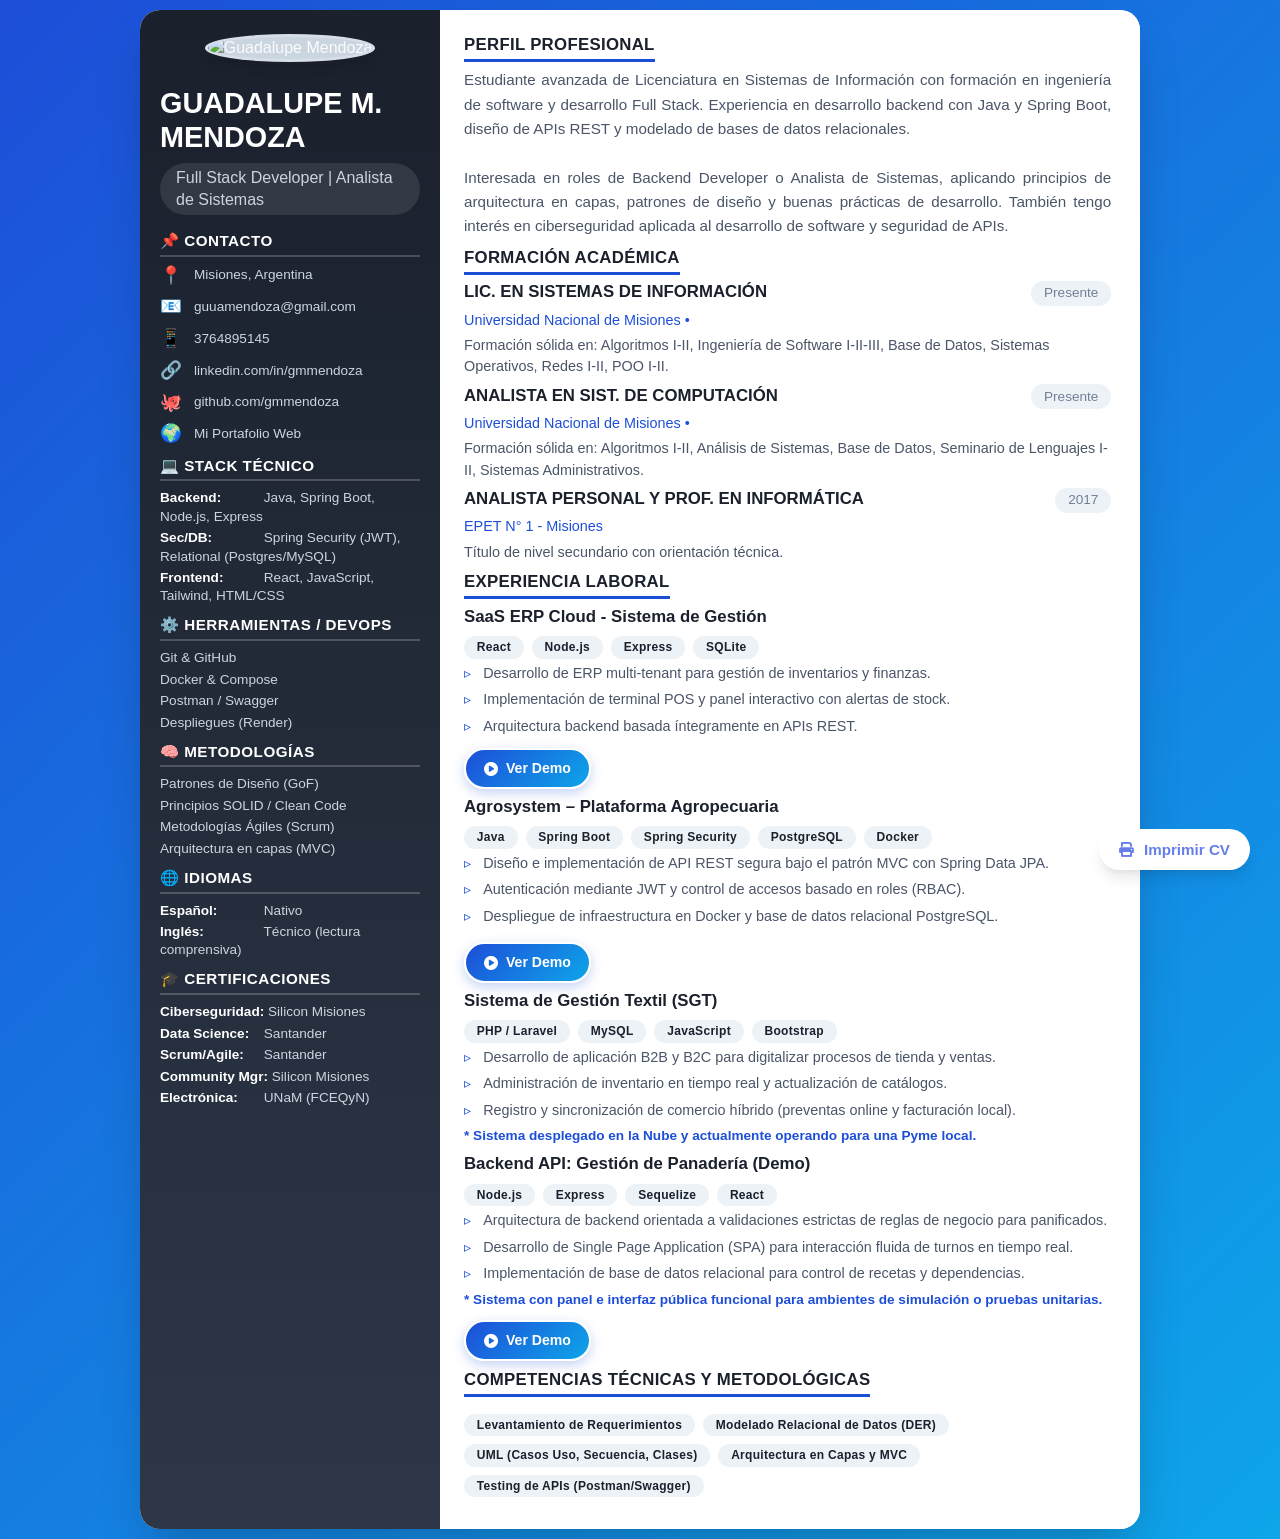
==== cv/index.html @ 508906e5 "Fix: Final clean URL restructuring and internal link sanitization" ====
<!DOCTYPE html>
<html lang="es">

<head>
    <meta charset="UTF-8">
    <meta name="viewport" content="width=device-width, initial-scale=1.0">
    <title>CV - Guadalupe Mendoza</title>
    <!-- Font Awesome -->
    <link rel="stylesheet" href="https://cdnjs.cloudflare.com/ajax/libs/font-awesome/6.0.0/css/all.min.css">
    <style>
        * {
            margin: 0;
            padding: 0;
            box-sizing: border-box;
        }

        body {
            font-family: 'Segoe UI', 'Inter', -apple-system, sans-serif;
            background: linear-gradient(135deg, #1d4ed8 0%, #0ea5e9 100%);
            display: flex;
            justify-content: center;
            align-items: flex-start;
            min-height: 100vh;
            padding: 10px;
            line-height: 1.35;
            color: #2d3748;
        }

        /* Contenedor del CV - Tamaño carta */
        .cv-container {
            max-width: 1000px;
            width: 100%;
            background-color: white;
            border-radius: 20px;
            box-shadow: 0 25px 50px -12px rgba(0, 0, 0, 0.25);
            display: grid;
            grid-template-columns: 30% 70%;
            overflow: hidden;
        }

        /* COLUMNA IZQUIERDA */
        .sidebar {
            background: linear-gradient(180deg, #1a202c 0%, #2d3748 100%);
            color: rgba(255, 255, 255, 0.9);
            padding: 1.5rem 1.25rem;
        }

        .sidebar h2 {
            color: white;
            font-size: 0.95rem;
            font-weight: 600;
            margin: 0.6rem 0 0.4rem 0;
            padding-bottom: 0.2rem;
            border-bottom: 2px solid rgba(255, 255, 255, 0.2);
            text-transform: uppercase;
            letter-spacing: 0.5px;
        }

        .sidebar h2:first-of-type {
            margin-top: 0;
        }

        .profile-img-container {
            text-align: center;
            margin-bottom: 1.5rem;
        }

        .profile-img {
            width: 110px;
            height: 110px;
            border-radius: 50%;
            object-fit: cover;
            border: 3px solid rgba(255, 255, 255, 0.2);
            box-shadow: 0 8px 12px -3px rgba(0, 0, 0, 0.1);
            background-color: #cbd5e0;
        }

        .profile-header {
            text-align: left;
            margin-bottom: 1rem;
        }

        .profile-header h1 {
            color: white;
            font-size: 1.8rem;
            font-weight: 700;
            line-height: 1.2;
            margin-bottom: 0.5rem;
        }

        .profile-header .title {
            color: #cbd5e0;
            font-size: 1rem;
            font-weight: 400;
            background: rgba(255, 255, 255, 0.1);
            display: inline-block;
            padding: 0.3rem 1rem;
            border-radius: 50px;
        }

        .contact-item {
            display: flex;
            align-items: center;
            gap: 0.75rem;
            margin-bottom: 0.5rem;
            font-size: 0.85rem;
            color: #cbd5e0;
            word-break: break-word;
        }

        .contact-item a {
            color: #cbd5e0;
            text-decoration: none;
            transition: color 0.2s;
        }

        .contact-item a:hover {
            color: white;
        }

        .icon {
            font-size: 1.1rem;
            min-width: 20px;
            text-align: center;
        }

        .skills-list {
            list-style: none;
            margin-top: 0.5rem;
        }

        .skills-list li {
            margin-bottom: 0.2rem;
            font-size: 0.85rem;
            color: #cbd5e0;
        }

        .skills-list li strong {
            color: white;
            font-weight: 600;
            display: inline-block;
            min-width: 100px;
        }

        /* COLUMNA DERECHA */
        .main-content {
            background-color: white;
            padding: 1.5rem 1.8rem 1.5rem 1.5rem;
        }

        .main-content h2 {
            color: #1a202c;
            font-size: 1.05rem;
            font-weight: 600;
            letter-spacing: 0.3px;
            margin: 0.5rem 0 0.4rem 0;
            padding-bottom: 0.15rem;
            border-bottom: 3px solid #1d4ed8;
            display: inline-block;
        }

        .main-content h2:first-of-type {
            margin-top: 0;
        }

        .section {
            margin-bottom: 0.5rem;
        }

        .profile-text {
            color: #4a5568;
            font-size: 0.95rem;
            line-height: 1.6;
            margin-bottom: 0.5rem;
            text-align: justify;
        }

        .item-card {
            margin-bottom: 0.4rem;
        }

        .item-header {
            display: flex;
            justify-content: space-between;
            align-items: baseline;
            flex-wrap: wrap;
            gap: 0.5rem;
            margin-bottom: 0.3rem;
        }

        .item-title {
            font-weight: 700;
            color: #1a202c;
            font-size: 1.05rem;
        }

        .item-subtitle {
            font-weight: 600;
            color: #4a5568;
            font-size: 0.95rem;
        }

        .item-date {
            color: #718096;
            font-size: 0.85rem;
            font-weight: 400;
            background: #edf2f7;
            padding: 0.2rem 0.8rem;
            border-radius: 50px;
        }

        .item-place {
            color: #1d4ed8;
            font-weight: 500;
            font-size: 0.9rem;
            margin-bottom: 0.3rem;
        }

        .item-description {
            color: #4a5568;
            font-size: 0.9rem;
            line-height: 1.5;
            margin-top: 0.25rem;
            padding-left: 0rem;
        }

        .item-description ul {
            list-style: none;
            margin-top: 0.25rem;
        }

        .item-description li {
            margin-bottom: 0.3rem;
            position: relative;
            padding-left: 1.2rem;
        }

        .item-description li::before {
            content: "▹";
            color: #1d4ed8;
            position: absolute;
            left: 0;
        }

        .tech-tags {
            display: flex;
            flex-wrap: wrap;
            gap: 0.5rem;
            margin: 0.5rem 0 0.2rem 0;
        }

        .tech-tag {
            background: #edf2f7;
            color: #1a202c;
            font-size: 0.75rem;
            font-weight: 600;
            padding: 0.2rem 0.8rem;
            border-radius: 50px;
            letter-spacing: 0.3px;
        }

        .project-link {
            color: #1d4ed8;
            text-decoration: none;
            font-size: 0.85rem;
            font-weight: 500;
            word-break: break-all;
        }

        .project-link:hover {
            text-decoration: underline;
        }

        .nav-actions {
            position: fixed;
            bottom: 30px;
            right: 30px;
            display: flex;
            flex-direction: column;
            gap: 15px;
            z-index: 100;
        }

        .action-btn {
            background-color: white;
            color: #667eea;
            border: none;
            padding: 12px 20px;
            border-radius: 50px;
            cursor: pointer;
            font-weight: 600;
            font-size: 0.95rem;
            display: flex;
            align-items: center;
            gap: 10px;
            box-shadow: 0 10px 15px -3px rgba(0, 0, 0, 0.1), 0 4px 6px -2px rgba(0, 0, 0, 0.05);
            text-decoration: none;
            transition: transform 0.2s, box-shadow 0.2s, background-color 0.2s;
        }

        .action-btn:hover {
            transform: translateY(-3px);
            box-shadow: 0 20px 25px -5px rgba(0, 0, 0, 0.1), 0 10px 10px -5px rgba(0, 0, 0, 0.04);
            background-color: #f7fafc;
        }

        .btn-demo {
            background: linear-gradient(135deg, #1d4ed8 0%, #0ea5e9 100%);
            color: white;
            border: 2px solid white;
            padding: 8px 18px;
            font-size: 0.88rem;
            border-radius: 50px;
            display: inline-flex;
            align-items: center;
            gap: 8px;
            margin-top: 10px;
            width: fit-content;
            text-decoration: none;
            font-weight: 600;
            cursor: pointer;
            transition: transform 0.2s, box-shadow 0.2s, background 0.2s;
            box-shadow: 0 4px 12px rgba(29, 78, 216, .25);
        }

        /* Responsive */
        @media print {
            @page {
                size: A4;
                margin: 0;
            }

            body {
                background: white !important;
                padding: 0 !important;
                margin: 0 !important;
                -webkit-print-color-adjust: exact !important;
                print-color-adjust: exact !important;
                align-items: flex-start;
            }

            .cv-container {
                box-shadow: none !important;
                border-radius: 0 !important;
                width: 100% !important;
                max-width: 100% !important;
                min-height: 100vh;
                margin: 0 !important;
                break-inside: avoid;
                page-break-inside: avoid;
                /* Adjust grid for perfect A4 fit */
                grid-template-columns: 32% 68%;
            }

            .sidebar {
                padding: 1.5rem 1rem !important;
                min-height: 100vh;
            }

            .main-content {
                padding: 1.5rem 1.5rem 1.5rem 1.2rem !important;
            }

            .nav-actions {
                display: none !important;
            }

            /* Adjust font sizes to prevent spilling to a second page */
            html {
                font-size: 9.5px;
            }

            .profile-header h1 {
                font-size: 1.5rem;
            }

            .sidebar h2 {
                margin: 1.2rem 0 0.8rem 0;
            }

            .main-content h2 {
                margin: 1.2rem 0 0.8rem 0;
            }

            .item-card {
                margin-bottom: 0.5rem;
                break-inside: avoid;
                page-break-inside: avoid;
            }

            .section {
                margin-bottom: 0.9rem;
            }

            .profile-text {
                margin-bottom: 0.1rem;
            }

            .btn-demo {
                display: none !important;
            }

            /* Hide URL links entirely for a cleaner print OR format them nicely */
            .project-link i,
            .contact-item a i {
                color: #cbd5e0 !important;
                /* Sidebar icons */
            }

            a {
                text-decoration: none !important;
            }
        }

        @media (max-width: 700px) {
            .cv-container {
                grid-template-columns: 1fr;
            }
        }
    </style>
</head>

<body>
    <div class="nav-actions">
        <button class="action-btn" onclick="window.print()">
            <i class="fas fa-print"></i> Imprimir CV
        </button>
    </div>

    <div class="cv-container">
        <!-- COLUMNA IZQUIERDA -->
        <div class="sidebar">
            <div class="profile-img-container">
                <img src="profile.jpg" alt="Guadalupe Mendoza" class="profile-img">
            </div>

            <div class="profile-header">
                <h1>GUADALUPE M. MENDOZA</h1>
                <div class="title">Full Stack Developer | Analista de Sistemas</div>
            </div>

            <h2>📌 CONTACTO</h2>
            <div class="contact-item">
                <span class="icon">📍</span> <span>Misiones, Argentina</span>
            </div>
            <div class="contact-item">
                <span class="icon">📧</span> <a href="mailto:guuamendoza@gmail.com">guuamendoza@gmail.com</a>
            </div>
            <div class="contact-item">
                <span class="icon">📱</span> <span>3764895145</span>
            </div>
            <div class="contact-item">
                <span class="icon">🔗</span> <a href="https://www.linkedin.com/in/gmmendoza/"
                    target="_blank">linkedin.com/in/gmmendoza</a>
            </div>
            <div class="contact-item">
                <span class="icon">🐙</span> <a href="https://github.com/gmmendoza"
                    target="_blank">github.com/gmmendoza</a>
            </div>
            <div class="contact-item">
                <span class="icon">🌍</span> <a href="../" target="_blank">Mi
                    Portafolio Web</a>
            </div>

            <h2>💻 STACK TÉCNICO</h2>
            <ul class="skills-list">
                <li><strong>Backend:</strong> Java, Spring Boot, Node.js, Express</li>
                <li><strong>Sec/DB:</strong> Spring Security (JWT), Relational (Postgres/MySQL)</li>
                <li><strong>Frontend:</strong> React, JavaScript, Tailwind, HTML/CSS</li>
            </ul>

            <h2>⚙️ HERRAMIENTAS / DEVOPS</h2>
            <ul class="skills-list">
                <li>Git & GitHub</li>
                <li>Docker & Compose</li>
                <li>Postman / Swagger</li>
                <li>Despliegues (Render)</li>
            </ul>

            <h2>🧠 METODOLOGÍAS</h2>
            <ul class="skills-list">
                <li>Patrones de Diseño (GoF)</li>
                <li>Principios SOLID / Clean Code</li>
                <li>Metodologías Ágiles (Scrum)</li>
                <li>Arquitectura en capas (MVC)</li>
            </ul>

            <h2>🌐 IDIOMAS</h2>
            <ul class="skills-list">
                <li><strong>Español:</strong> Nativo</li>
                <li><strong>Inglés:</strong> Técnico (lectura comprensiva)</li>
            </ul>

            <h2>🎓 CERTIFICACIONES</h2>
            <ul class="skills-list">
                <li><strong>Ciberseguridad:</strong> Silicon Misiones</li>
                <li><strong>Data Science:</strong> Santander</li>
                <li><strong>Scrum/Agile:</strong> Santander</li>
                <li><strong>Community Mgr:</strong> Silicon Misiones</li>
                <li><strong>Electrónica:</strong> UNaM (FCEQyN)</li>
            </ul>
        </div>

        <!-- COLUMNA DERECHA -->
        <div class="main-content">
            <!-- PERFIL -->
            <section class="section">
                <h2>PERFIL PROFESIONAL</h2>
                <p class="profile-text">
                    Estudiante avanzada de Licenciatura en Sistemas de Información con formación en ingeniería de
                    software y desarrollo Full Stack. Experiencia en desarrollo backend con Java y Spring Boot, diseño
                    de APIs REST y modelado de bases de datos relacionales.
                    <br><br>
                    Interesada en roles de Backend Developer o Analista de Sistemas, aplicando principios de
                    arquitectura en capas, patrones de diseño y buenas prácticas de desarrollo. También tengo interés en
                    ciberseguridad aplicada al desarrollo de software y seguridad de APIs.
                </p>
            </section>

            <!-- FORMACIÓN ACADÉMICA -->
            <section class="section">
                <h2>FORMACIÓN ACADÉMICA</h2>

                <div class="item-card">
                    <div class="item-header">
                        <span class="item-title">LIC. EN SISTEMAS DE INFORMACIÓN</span>
                        <span class="item-date"> Presente</span>
                    </div>
                    <div class="item-place">Universidad Nacional de Misiones • </div>
                    <div class="item-description">
                        Formación sólida en: Algoritmos I-II, Ingeniería de Software I-II-III, Base de Datos, Sistemas
                        Operativos, Redes I-II, POO I-II.
                    </div>
                </div>

                <div class="item-card">
                    <div class="item-header">
                        <span class="item-title">ANALISTA EN SIST. DE COMPUTACIÓN</span>
                        <span class="item-date"> Presente</span>
                    </div>
                    <div class="item-place">Universidad Nacional de Misiones • </div>
                    <div class="item-description">
                        Formación sólida en: Algoritmos I-II, Análisis de Sistemas, Base de Datos, Seminario de
                        Lenguajes
                        I-II, Sistemas Administrativos.
                    </div>
                </div>
                <div class="item-card">
                    <div class="item-header">
                        <span class="item-title">ANALISTA PERSONAL Y PROF. EN INFORMÁTICA</span>
                        <span class="item-date">2017</span>
                    </div>
                    <div class="item-place">EPET N° 1 - Misiones</div>
                    <div class="item-description">
                        Título de nivel secundario con orientación técnica.
                    </div>
                </div>
            </section>

            <!-- EXPERIENCIA LABORAL / PROYECTOS -->
            <section class="section">
                <h2>EXPERIENCIA LABORAL</h2>

                <!-- Proyecto SaaS ERP -->
                <div class="item-card">
                    <div class="item-header">
                        <span class="item-title">SaaS ERP Cloud - Sistema de Gestión</span>
                    </div>
                    <div class="tech-tags">
                        <span class="tech-tag">React</span>
                        <span class="tech-tag">Node.js</span>
                        <span class="tech-tag">Express</span>
                        <span class="tech-tag">SQLite</span>
                    </div>
                    <div class="item-description">
                        <ul>
                            <li>Desarrollo de ERP multi-tenant para gestión de inventarios y finanzas.</li>
                            <li>Implementación de terminal POS y panel interactivo con alertas de stock.</li>
                            <li>Arquitectura backend basada íntegramente en APIs REST.</li>
                        </ul>
                        <a href="../Saas.app/" class="btn-demo" target="_blank" style="margin-top: 6px;">
                            <i class="fas fa-play-circle"></i> Ver Demo
                        </a>
                    </div>
                </div>

                <!-- Proyecto 1: Agrosystem -->
                <div class="item-card">
                    <div class="item-header">
                        <span class="item-title">Agrosystem – Plataforma Agropecuaria</span>
                    </div>
                    <div class="tech-tags">
                        <span class="tech-tag">Java</span>
                        <span class="tech-tag">Spring Boot</span>
                        <span class="tech-tag">Spring Security</span>
                        <span class="tech-tag">PostgreSQL</span>
                        <span class="tech-tag">Docker</span>
                    </div>
                    <div class="item-description">
                        <ul>
                            <li>Diseño e implementación de API REST segura bajo el patrón MVC con Spring Data JPA.</li>
                            <li>Autenticación mediante JWT y control de accesos basado en roles (RBAC).</li>
                            <li>Despliegue de infraestructura en Docker y base de datos relacional PostgreSQL.</li>
                        </ul>
                        <a href="https://agrosystem-1.onrender.com/" class="btn-demo" target="_blank">
                            <i class="fas fa-play-circle"></i> Ver Demo
                        </a>
                    </div>
                </div>

                <!-- Proyecto 2: SGT -->
                <div class="item-card">
                    <div class="item-header">
                        <span class="item-title">Sistema de Gestión Textil (SGT)</span>
                    </div>
                    <div class="tech-tags">
                        <span class="tech-tag">PHP / Laravel</span>
                        <span class="tech-tag">MySQL</span>
                        <span class="tech-tag">JavaScript</span>
                        <span class="tech-tag">Bootstrap</span>
                    </div>
                    <div class="item-description">
                        <ul>
                            <li>Desarrollo de aplicación B2B y B2C para digitalizar procesos de tienda y ventas.</li>
                            <li>Administración de inventario en tiempo real y actualización de catálogos.</li>
                            <li>Registro y sincronización de comercio híbrido (preventas online y facturación local).
                            </li>
                        </ul>
                        <p style="font-weight: 600; color: #1d4ed8; margin-top: 5px; font-size: 0.85rem;">* Sistema
                            desplegado en la Nube y actualmente operando para una Pyme local.</p>
                    </div>
                </div>

                <!-- Proyecto 3: Panadería -->
                <div class="item-card" id="demo-panaderia">
                    <div class="item-header">
                        <span class="item-title">Backend API: Gestión de Panadería (Demo)</span>
                    </div>
                    <div class="tech-tags">
                        <span class="tech-tag">Node.js</span>
                        <span class="tech-tag">Express</span>
                        <span class="tech-tag">Sequelize</span>
                        <span class="tech-tag">React</span>
                    </div>
                    <div class="item-description">
                        <ul>
                            <li>Arquitectura de backend orientada a validaciones estrictas de reglas de negocio para
                                panificados.</li>
                            <li>Desarrollo de Single Page Application (SPA) para interacción fluida de turnos en tiempo
                                real.</li>
                            <li>Implementación de base de datos relacional para control de recetas y dependencias.</li>
                        </ul>
                        <p style="font-weight: 600; color: #1d4ed8; margin-top: 5px; font-size: 0.85rem;">* Sistema con
                            panel e interfaz pública funcional para ambientes de simulación o pruebas unitarias.</p>
                        <a href="../demo-panaderia/" class="btn-demo" target="_blank">
                            <i class="fas fa-play-circle"></i> Ver Demo
                        </a>
                    </div>
                </div>
            </section>

            <!-- COMPETENCIAS DE INGENIERÍA -->
            <section class="section">
                <h2>COMPETENCIAS TÉCNICAS Y METODOLÓGICAS</h2>
                <div class="tech-tags" style="margin-top: 10px;">
                    <span class="tech-tag">Levantamiento de Requerimientos</span>
                    <span class="tech-tag">Modelado Relacional de Datos (DER)</span>
                    <span class="tech-tag">UML (Casos Uso, Secuencia, Clases)</span>
                    <span class="tech-tag">Arquitectura en Capas y MVC</span>
                    <span class="tech-tag">Testing de APIs (Postman/Swagger)</span>
                </div>
            </section>
        </div>
    </div>
</body>

</html>
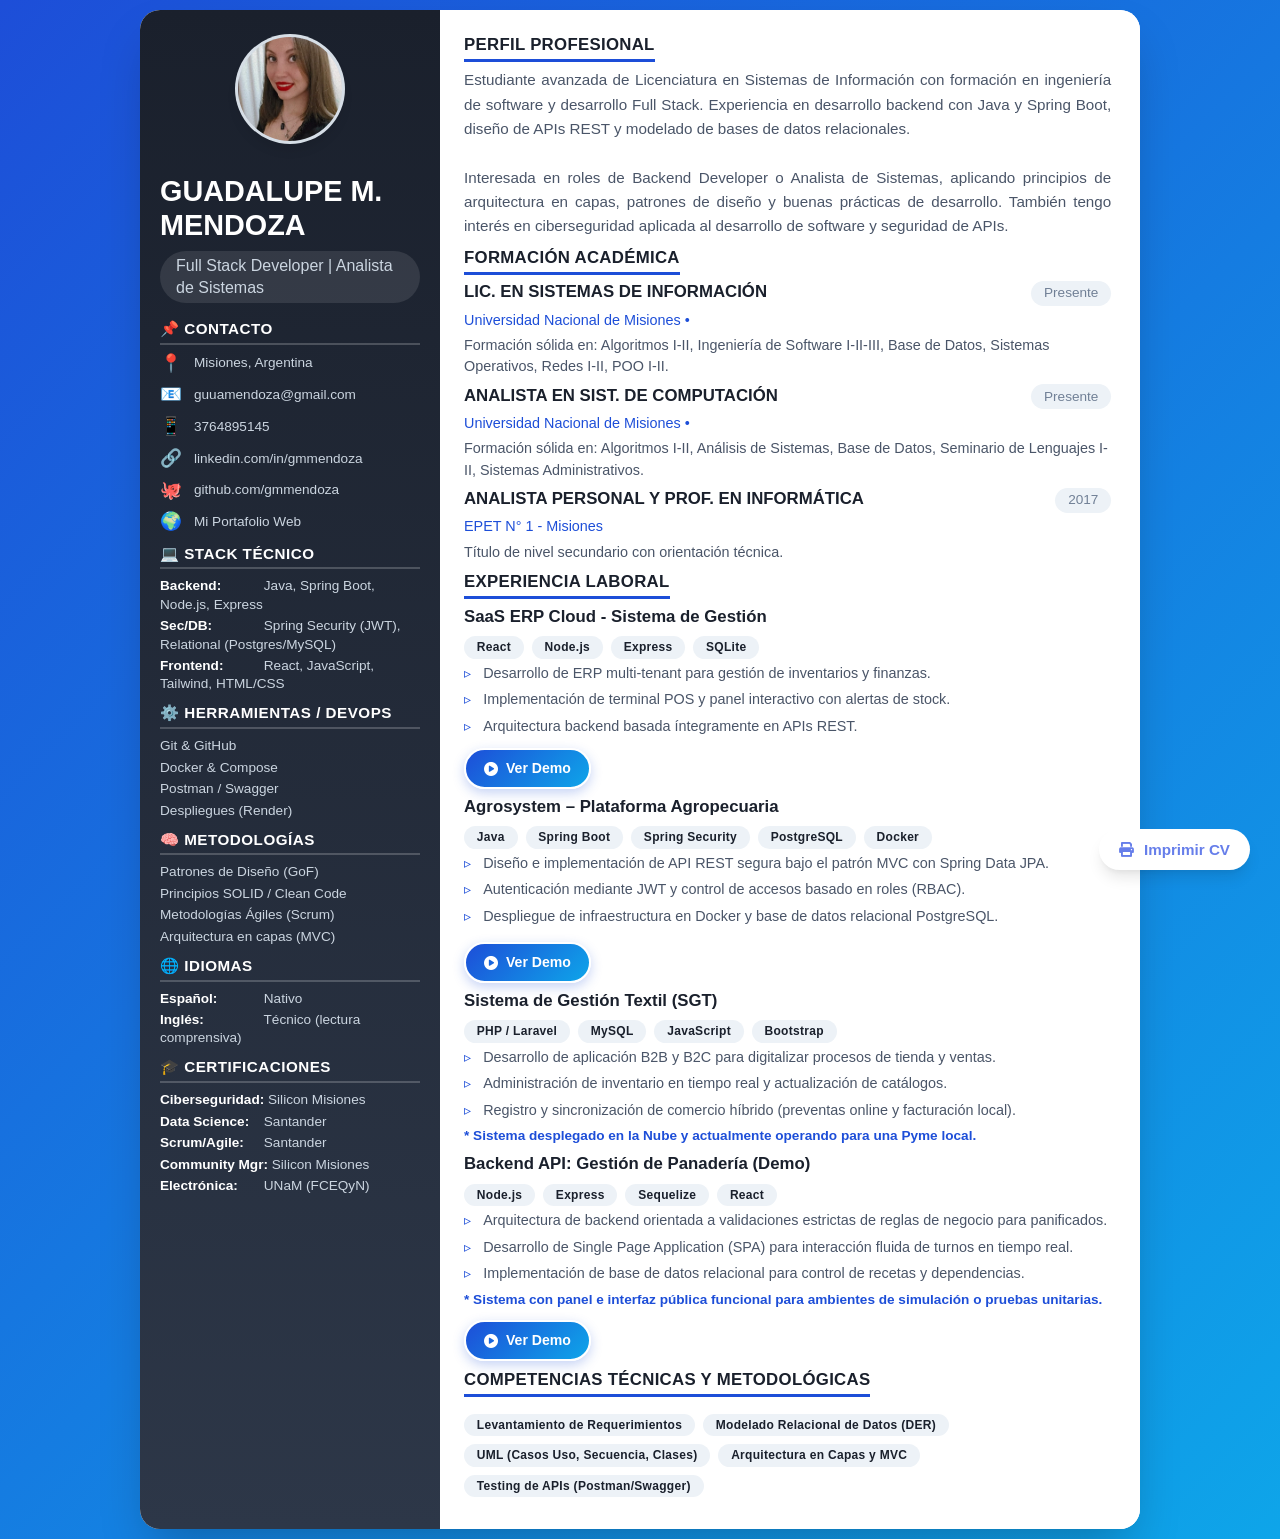
==== commit df98935b: "Fix: CV profile image path and final SaaS link sanitization" ====
--- a/cv/index.html
+++ b/cv/index.html
@@ -431,7 +431,7 @@
         <!-- COLUMNA IZQUIERDA -->
         <div class="sidebar">
             <div class="profile-img-container">
-                <img src="profile.jpg" alt="Guadalupe Mendoza" class="profile-img">
+                <img src="../profile.jpg" alt="Guadalupe Mendoza" class="profile-img">
             </div>
 
             <div class="profile-header">
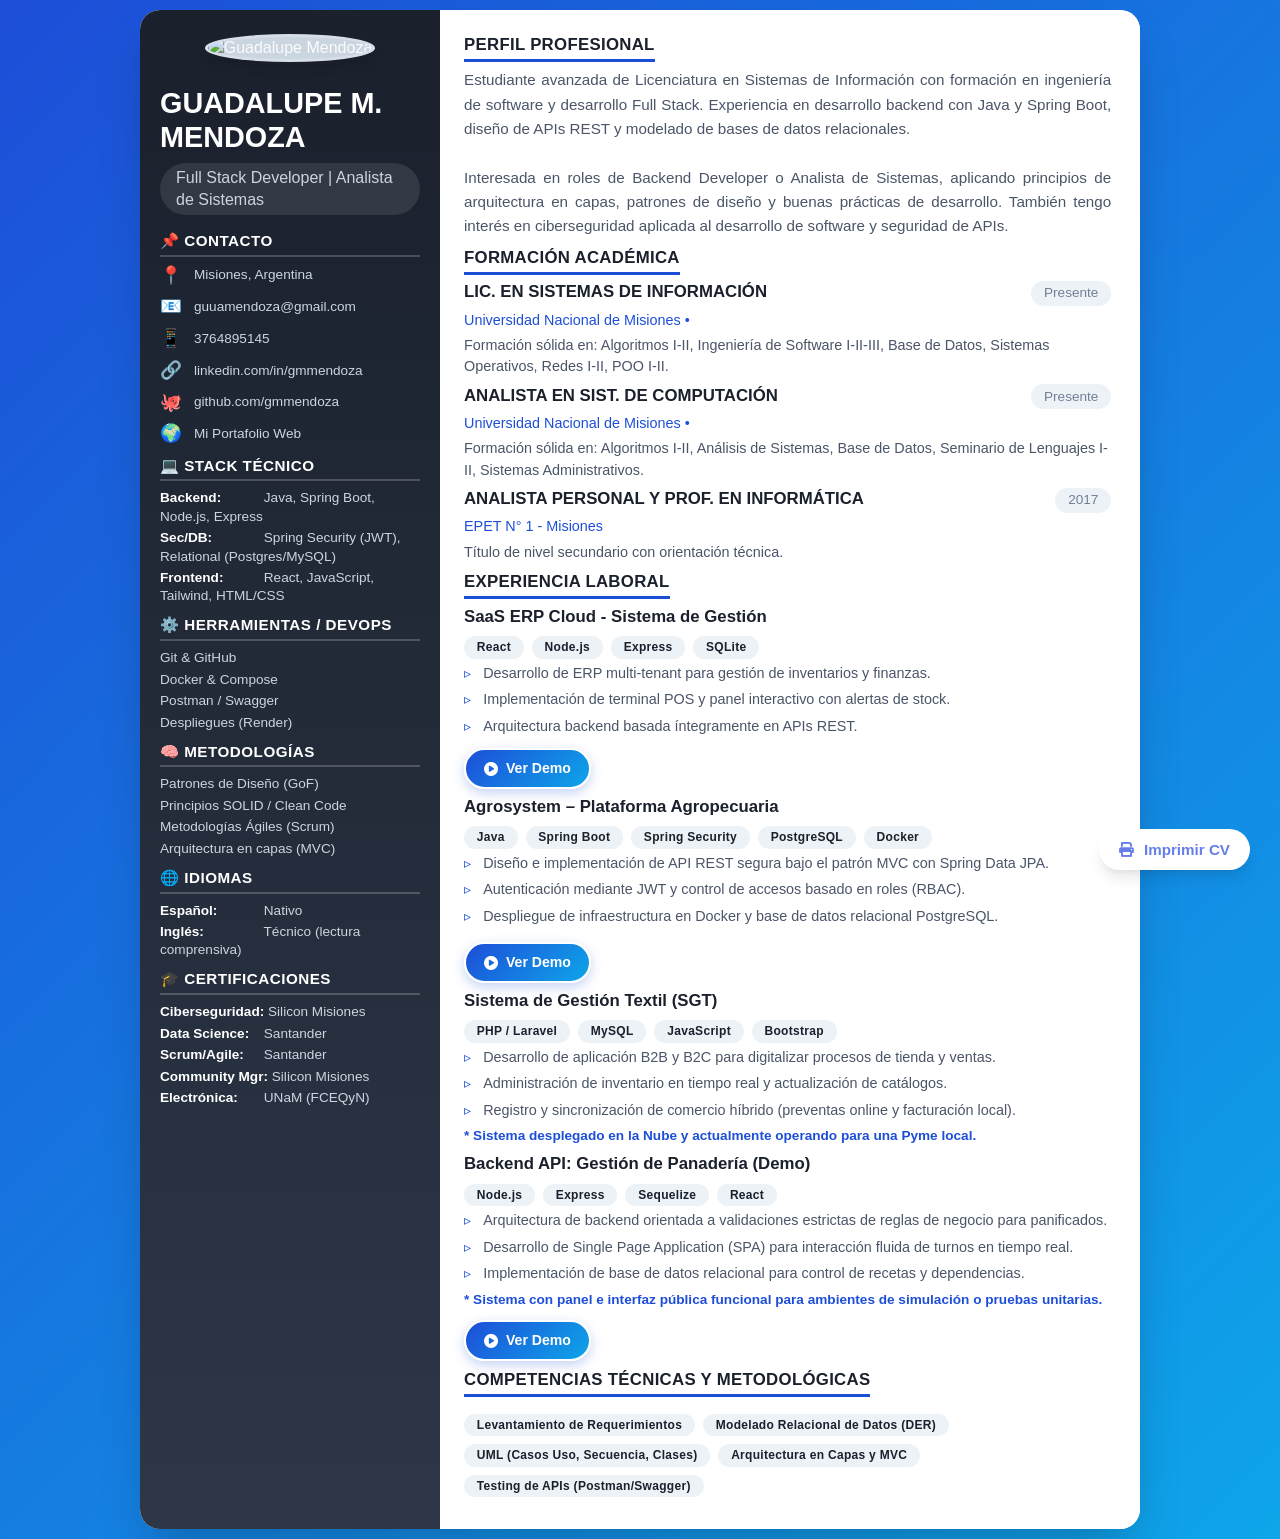
==== commit 6be44785: "Fix: Resilient asset paths and SaaS demo link cleanup" ====
--- a/cv/index.html
+++ b/cv/index.html
@@ -431,7 +431,7 @@
         <!-- COLUMNA IZQUIERDA -->
         <div class="sidebar">
             <div class="profile-img-container">
-                <img src="../profile.jpg" alt="Guadalupe Mendoza" class="profile-img">
+                <img src="/mi-portfolio/profile.jpg" alt="Guadalupe Mendoza" class="profile-img">
             </div>
 
             <div class="profile-header">
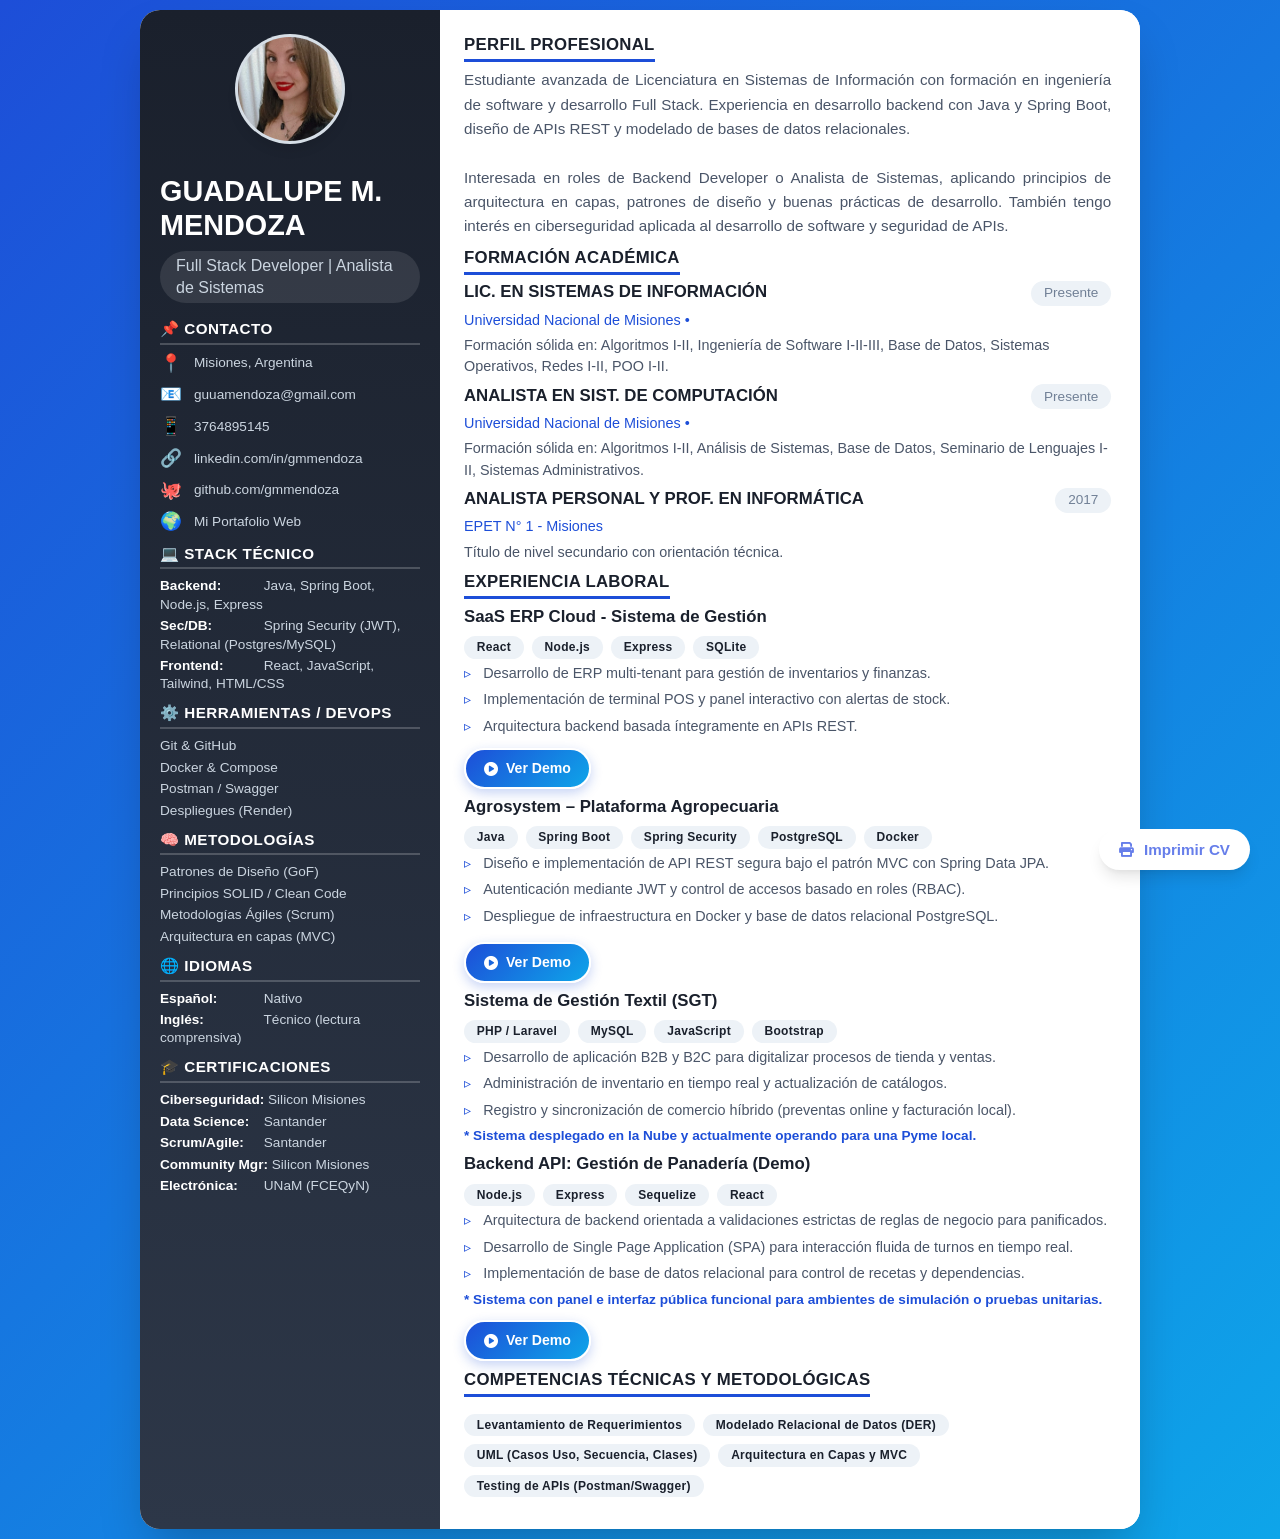
==== commit 983a0d3c: "Fix: Absolute asset paths and legacy SaaS redirect for zero-fail navigation" ====
--- a/cv/index.html
+++ b/cv/index.html
@@ -431,7 +431,7 @@
         <!-- COLUMNA IZQUIERDA -->
         <div class="sidebar">
             <div class="profile-img-container">
-                <img src="/mi-portfolio/profile.jpg" alt="Guadalupe Mendoza" class="profile-img">
+                <img src="https://gmmendoza.github.io/mi-portfolio/profile.jpg" alt="Guadalupe Mendoza" class="profile-img">
             </div>
 
             <div class="profile-header">
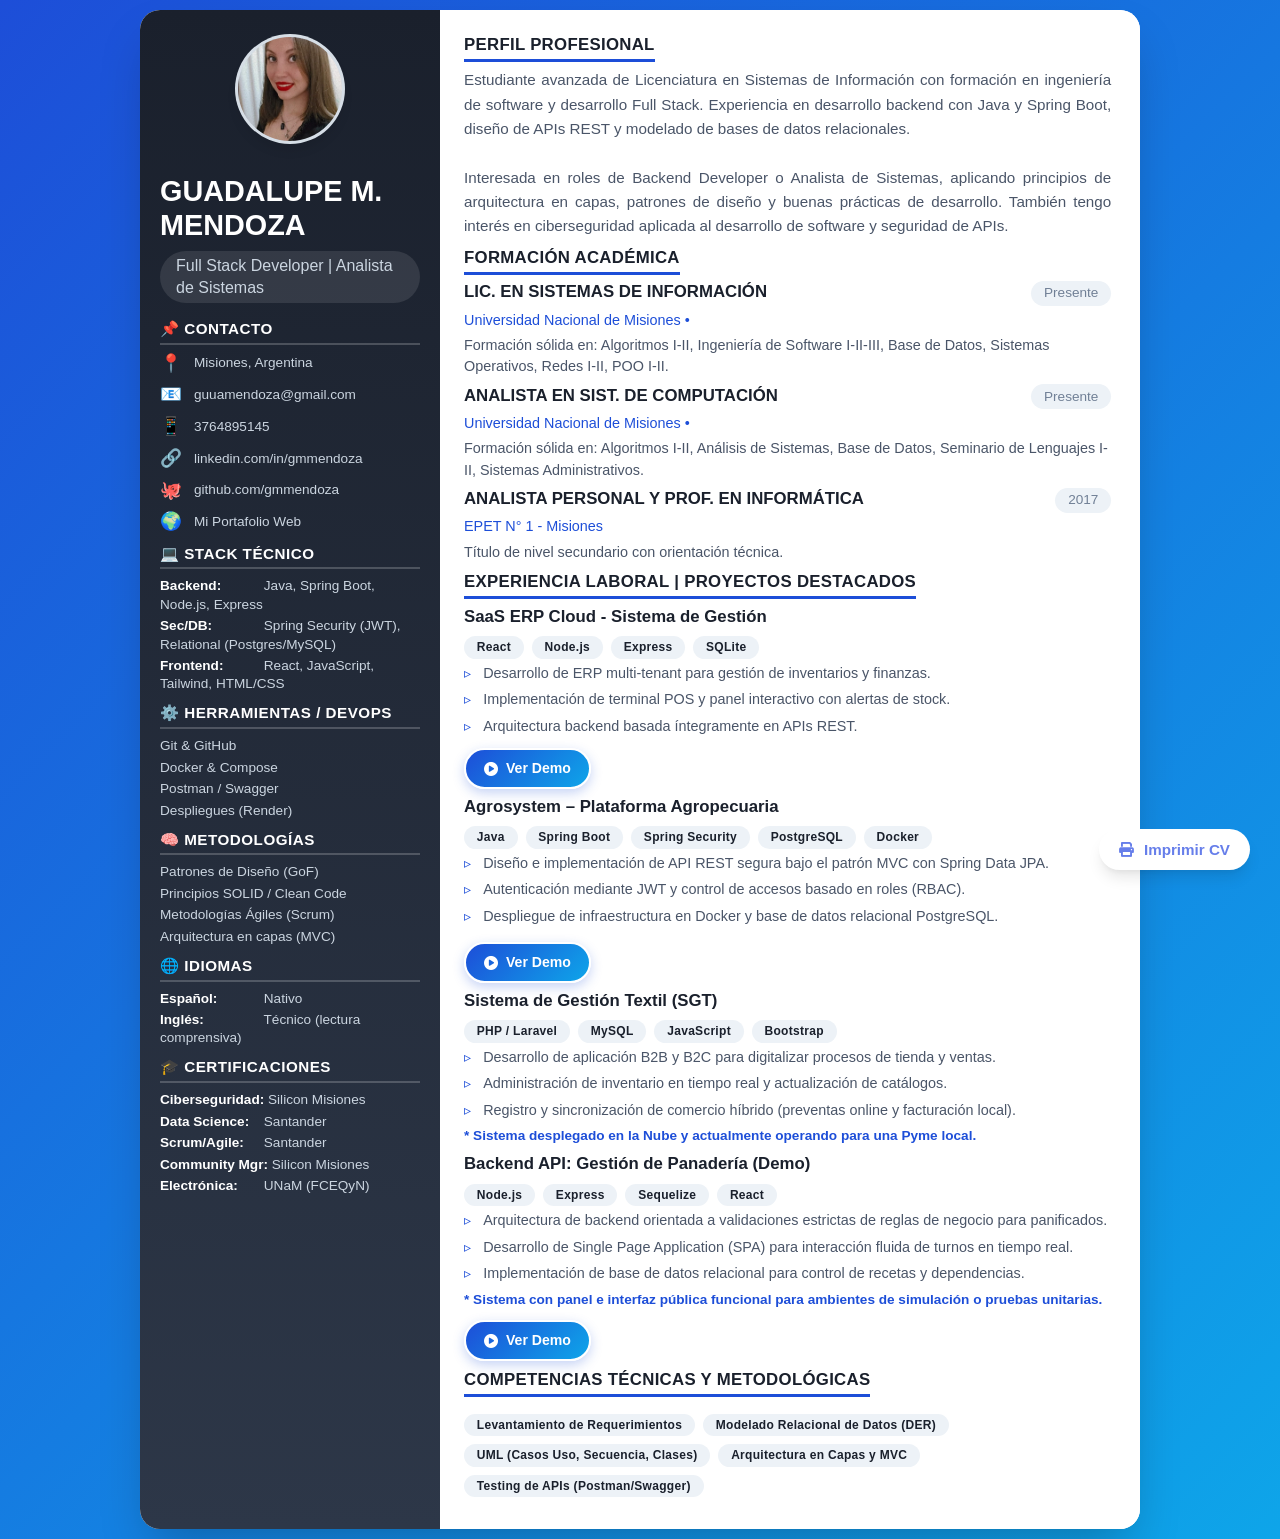
==== commit 5e964382: "Enhance: SaaS inventory features, layout fix, and CV header update" ====
--- a/cv/index.html
+++ b/cv/index.html
@@ -559,7 +559,7 @@
 
             <!-- EXPERIENCIA LABORAL / PROYECTOS -->
             <section class="section">
-                <h2>EXPERIENCIA LABORAL</h2>
+                <h2>EXPERIENCIA LABORAL | PROYECTOS DESTACADOS</h2>
 
                 <!-- Proyecto SaaS ERP -->
                 <div class="item-card">
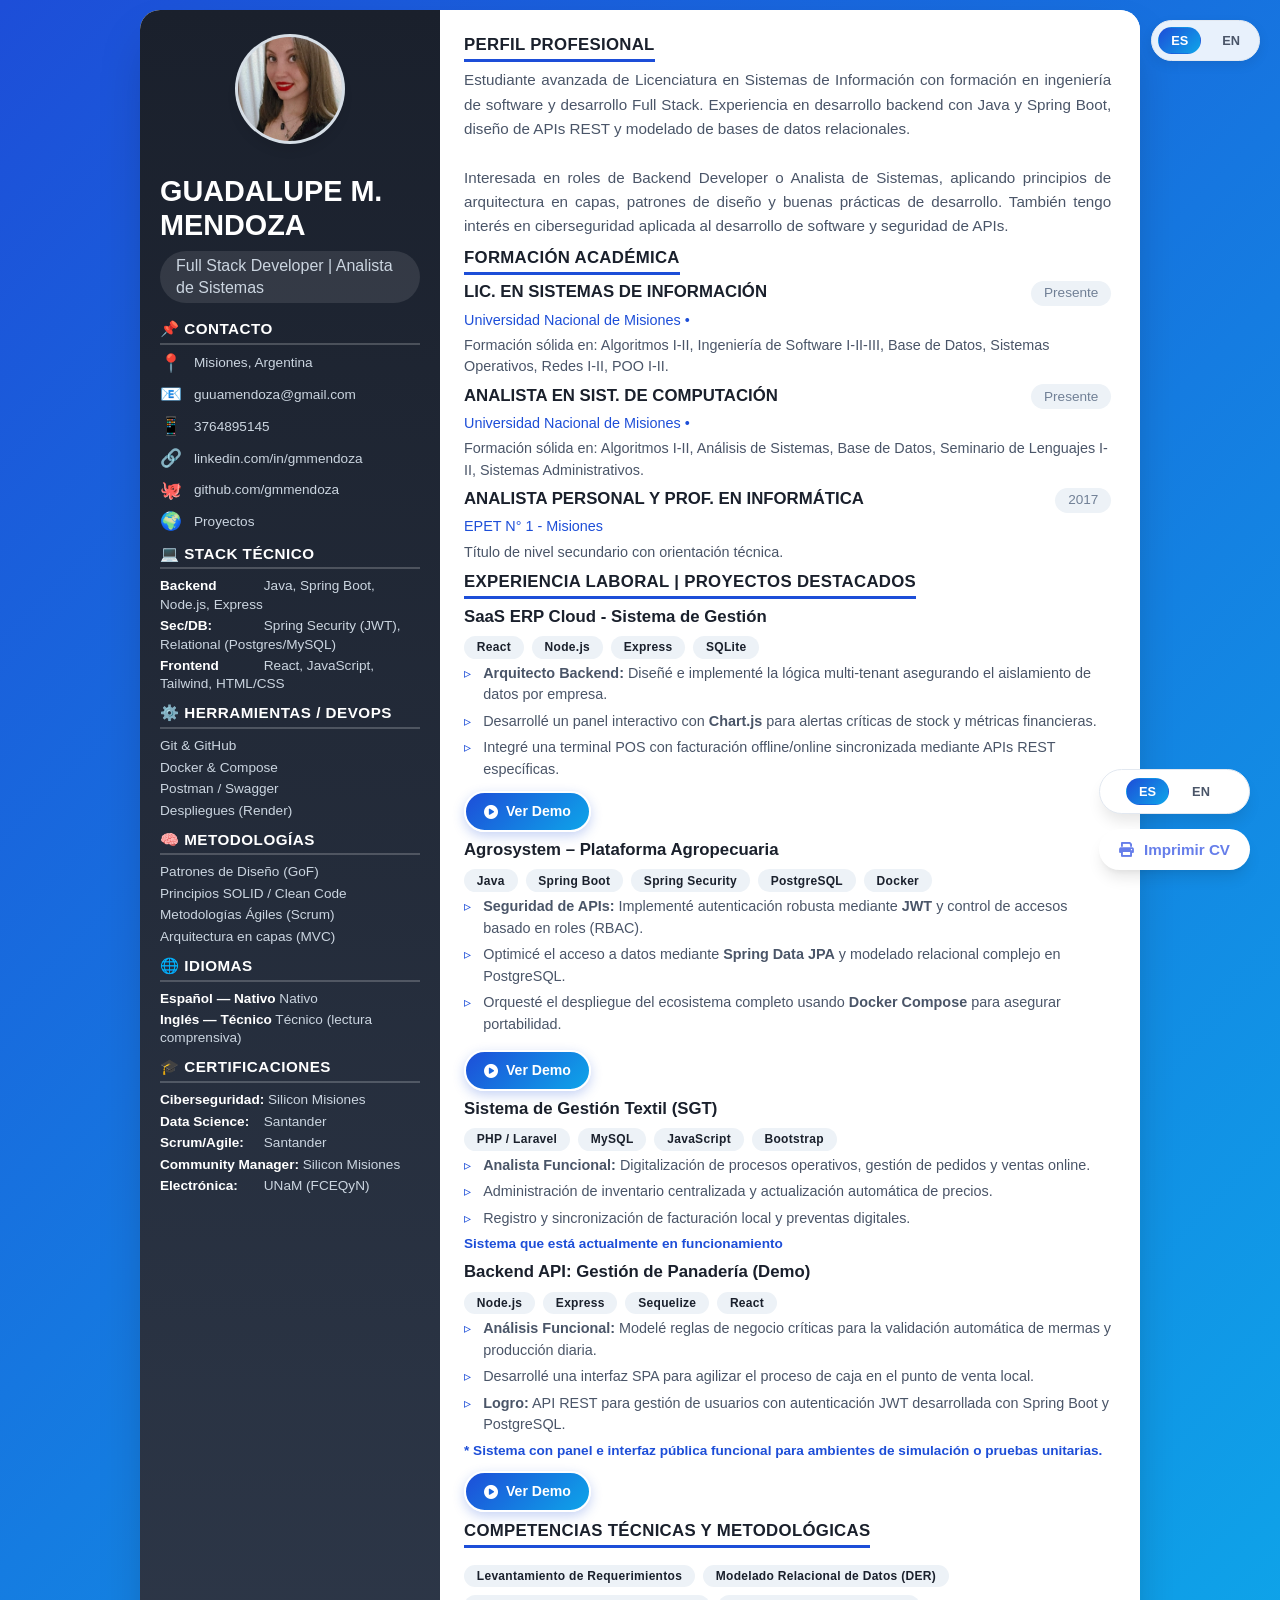
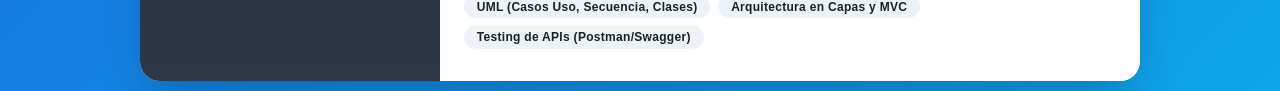
==== commit 174e0f01: "feat: implement multi-language support (ES/EN) and improve switcher visibility" ====
--- a/cv/index.html
+++ b/cv/index.html
@@ -279,6 +279,55 @@
             flex-direction: column;
             gap: 15px;
             z-index: 100;
+        }
+
+        .lang-switcher-top {
+            position: fixed;
+            top: 20px;
+            right: 20px;
+            display: flex;
+            gap: 8px;
+            background: rgba(255, 255, 255, 0.9);
+            backdrop-filter: blur(8px);
+            padding: 6px;
+            border-radius: 30px;
+            box-shadow: 0 4px 12px rgba(0, 0, 0, 0.08);
+            border: 1px solid #e2e8f0;
+            z-index: 1001;
+        }
+
+        @media print {
+            .nav-actions, .lang-switcher-top {
+                display: none;
+            }
+        }
+
+        .lang-switcher-cv {
+            display: flex;
+            gap: 10px;
+            background: white;
+            padding: 8px;
+            border-radius: 50px;
+            box-shadow: 0 10px 15px -3px rgba(0, 0, 0, 0.1);
+            border: 1px solid #e2e8f0;
+            justify-content: center;
+        }
+
+        .lang-btn {
+            font-size: 0.8rem;
+            font-weight: 700;
+            color: #4a5568;
+            cursor: pointer;
+            transition: all 0.2s;
+            padding: 5px 12px;
+            border-radius: 50px;
+            border: 1px solid transparent;
+            background: none;
+        }
+
+        .lang-btn.active {
+            color: white;
+            background: linear-gradient(135deg, #1d4ed8 0%, #0ea5e9 100%);
         }
 
         .action-btn {
@@ -422,26 +471,34 @@
 
 <body>
     <div class="nav-actions">
+        <div class="lang-switcher-cv">
+            <button class="lang-btn active" onclick="setLanguage('es')">ES</button>
+            <button class="lang-btn" onclick="setLanguage('en')">EN</button>
+        </div>
         <button class="action-btn" onclick="window.print()">
-            <i class="fas fa-print"></i> Imprimir CV
+            <i class="fas fa-print"></i> <span data-i18n="cv-btn-print">Imprimir CV</span>
         </button>
     </div>
 
+    <div class="lang-switcher-top">
+        <button class="lang-btn active" onclick="setLanguage('es')">ES</button>
+        <button class="lang-btn" onclick="setLanguage('en')">EN</button>
+    </div>
     <div class="cv-container">
         <!-- COLUMNA IZQUIERDA -->
         <div class="sidebar">
             <div class="profile-img-container">
-                <img src="https://gmmendoza.github.io/mi-portfolio/profile.jpg" alt="Guadalupe Mendoza" class="profile-img">
+                <img src="../profile.jpg" alt="Guadalupe Mendoza" class="profile-img">
             </div>
 
             <div class="profile-header">
-                <h1>GUADALUPE M. MENDOZA</h1>
-                <div class="title">Full Stack Developer | Analista de Sistemas</div>
+                <h1 data-i18n="cv-title">GUADALUPE M. MENDOZA</h1>
+                <div class="title" data-i18n="hero-role">Full Stack Developer | Analista de Sistemas</div>
             </div>
 
-            <h2>📌 CONTACTO</h2>
+            <h2 data-i18n="cv-contact-h2">📌 CONTACTO</h2>
             <div class="contact-item">
-                <span class="icon">📍</span> <span>Misiones, Argentina</span>
+                <span class="icon">📍</span> <span data-i18n="hero-meta-loc">Misiones, Argentina</span>
             </div>
             <div class="contact-item">
                 <span class="icon">📧</span> <a href="mailto:guuamendoza@gmail.com">guuamendoza@gmail.com</a>
@@ -458,18 +515,18 @@
                     target="_blank">github.com/gmmendoza</a>
             </div>
             <div class="contact-item">
-                <span class="icon">🌍</span> <a href="../" target="_blank">Mi
+                <span class="icon">🌍</span> <a href="../" target="_blank" data-i18n="nav-proyectos">Mi
                     Portafolio Web</a>
             </div>
 
-            <h2>💻 STACK TÉCNICO</h2>
+            <h2 data-i18n="cv-stack-h2">💻 STACK TÉCNICO</h2>
             <ul class="skills-list">
-                <li><strong>Backend:</strong> Java, Spring Boot, Node.js, Express</li>
+                <li><strong data-i18n="stack-back">Backend:</strong> Java, Spring Boot, Node.js, Express</li>
                 <li><strong>Sec/DB:</strong> Spring Security (JWT), Relational (Postgres/MySQL)</li>
-                <li><strong>Frontend:</strong> React, JavaScript, Tailwind, HTML/CSS</li>
+                <li><strong data-i18n="stack-front">Frontend:</strong> React, JavaScript, Tailwind, HTML/CSS</li>
             </ul>
 
-            <h2>⚙️ HERRAMIENTAS / DEVOPS</h2>
+            <h2 data-i18n="cv-tools-h2">⚙️ HERRAMIENTAS / DEVOPS</h2>
             <ul class="skills-list">
                 <li>Git & GitHub</li>
                 <li>Docker & Compose</li>
@@ -477,27 +534,27 @@
                 <li>Despliegues (Render)</li>
             </ul>
 
-            <h2>🧠 METODOLOGÍAS</h2>
+            <h2 data-i18n="cv-method-h2">🧠 METODOLOGÍAS</h2>
             <ul class="skills-list">
-                <li>Patrones de Diseño (GoF)</li>
-                <li>Principios SOLID / Clean Code</li>
+                <li data-i18n="cv-lic-desc-li1">Patrones de Diseño (GoF)</li>
+                <li data-i18n="cv-lic-desc-li2">Principios SOLID / Clean Code</li>
                 <li>Metodologías Ágiles (Scrum)</li>
                 <li>Arquitectura en capas (MVC)</li>
             </ul>
 
-            <h2>🌐 IDIOMAS</h2>
+            <h2 data-i18n="cv-langs-h2">🌐 IDIOMAS</h2>
             <ul class="skills-list">
-                <li><strong>Español:</strong> Nativo</li>
-                <li><strong>Inglés:</strong> Técnico (lectura comprensiva)</li>
+                <li><strong data-i18n="lang-es">Español:</strong> Nativo</li>
+                <li><strong data-i18n="lang-en">Inglés:</strong> Técnico (lectura comprensiva)</li>
             </ul>
 
-            <h2>🎓 CERTIFICACIONES</h2>
+            <h2 data-i18n="cv-certs-h2">🎓 CERTIFICACIONES</h2>
             <ul class="skills-list">
-                <li><strong>Ciberseguridad:</strong> Silicon Misiones</li>
-                <li><strong>Data Science:</strong> Santander</li>
-                <li><strong>Scrum/Agile:</strong> Santander</li>
-                <li><strong>Community Mgr:</strong> Silicon Misiones</li>
-                <li><strong>Electrónica:</strong> UNaM (FCEQyN)</li>
+                <li data-i18n="cv-cert-cyber"><strong>Ciberseguridad:</strong> Silicon Misiones</li>
+                <li data-i18n="cv-cert-ds"><strong>Data Science:</strong> Santander</li>
+                <li data-i18n="cv-cert-scrum"><strong>Scrum/Agile:</strong> Santander</li>
+                <li data-i18n="cv-cert-cm"><strong>Community Mgr:</strong> Silicon Misiones</li>
+                <li data-i18n="cv-cert-electro"><strong>Electrónica:</strong> UNaM (FCEQyN)</li>
             </ul>
         </div>
 
@@ -505,8 +562,8 @@
         <div class="main-content">
             <!-- PERFIL -->
             <section class="section">
-                <h2>PERFIL PROFESIONAL</h2>
-                <p class="profile-text">
+                <h2 data-i18n="cv-profile-h2">PERFIL PROFESIONAL</h2>
+                <p class="profile-text" data-i18n="cv-profile-p">
                     Estudiante avanzada de Licenciatura en Sistemas de Información con formación en ingeniería de
                     software y desarrollo Full Stack. Experiencia en desarrollo backend con Java y Spring Boot, diseño
                     de APIs REST y modelado de bases de datos relacionales.
@@ -519,15 +576,15 @@
 
             <!-- FORMACIÓN ACADÉMICA -->
             <section class="section">
-                <h2>FORMACIÓN ACADÉMICA</h2>
+                <h2 data-i18n="cv-edu-h2">FORMACIÓN ACADÉMICA</h2>
 
                 <div class="item-card">
                     <div class="item-header">
-                        <span class="item-title">LIC. EN SISTEMAS DE INFORMACIÓN</span>
-                        <span class="item-date"> Presente</span>
+                        <span class="item-title" data-i18n="cv-edu-lic">LIC. EN SISTEMAS DE INFORMACIÓN</span>
+                        <span class="item-date" data-i18n="cv-present"> Presente</span>
                     </div>
                     <div class="item-place">Universidad Nacional de Misiones • </div>
-                    <div class="item-description">
+                    <div class="item-description" data-i18n="cv-edu-lic-desc">
                         Formación sólida en: Algoritmos I-II, Ingeniería de Software I-II-III, Base de Datos, Sistemas
                         Operativos, Redes I-II, POO I-II.
                     </div>
@@ -535,11 +592,11 @@
 
                 <div class="item-card">
                     <div class="item-header">
-                        <span class="item-title">ANALISTA EN SIST. DE COMPUTACIÓN</span>
-                        <span class="item-date"> Presente</span>
+                        <span class="item-title" data-i18n="cv-edu-analista">ANALISTA EN SIST. DE COMPUTACIÓN</span>
+                        <span class="item-date" data-i18n="cv-present"> Presente</span>
                     </div>
                     <div class="item-place">Universidad Nacional de Misiones • </div>
-                    <div class="item-description">
+                    <div class="item-description" data-i18n="cv-edu-ana-desc">
                         Formación sólida en: Algoritmos I-II, Análisis de Sistemas, Base de Datos, Seminario de
                         Lenguajes
                         I-II, Sistemas Administrativos.
@@ -547,7 +604,7 @@
                 </div>
                 <div class="item-card">
                     <div class="item-header">
-                        <span class="item-title">ANALISTA PERSONAL Y PROF. EN INFORMÁTICA</span>
+                        <span class="item-title" data-i18n="cv-edu-secondary">ANALISTA PERSONAL Y PROF. EN INFORMÁTICA</span>
                         <span class="item-date">2017</span>
                     </div>
                     <div class="item-place">EPET N° 1 - Misiones</div>
@@ -559,7 +616,7 @@
 
             <!-- EXPERIENCIA LABORAL / PROYECTOS -->
             <section class="section">
-                <h2>EXPERIENCIA LABORAL | PROYECTOS DESTACADOS</h2>
+                <h2 data-i18n="cv-exp-h2">EXPERIENCIA LABORAL | PROYECTOS DESTACADOS</h2>
 
                 <!-- Proyecto SaaS ERP -->
                 <div class="item-card">
@@ -574,12 +631,12 @@
                     </div>
                     <div class="item-description">
                         <ul>
-                            <li>Desarrollo de ERP multi-tenant para gestión de inventarios y finanzas.</li>
-                            <li>Implementación de terminal POS y panel interactivo con alertas de stock.</li>
-                            <li>Arquitectura backend basada íntegramente en APIs REST.</li>
+                            <li data-i18n="saas-li1">Desarrollo de ERP multi-tenant para gestión de inventarios y finanzas.</li>
+                            <li data-i18n="saas-li2">Implementación de terminal POS y panel interactivo con alertas de stock.</li>
+                            <li data-i18n="saas-li3">Arquitectura backend basada íntegramente en APIs REST.</li>
                         </ul>
                         <a href="../Saas.app/" class="btn-demo" target="_blank" style="margin-top: 6px;">
-                            <i class="fas fa-play-circle"></i> Ver Demo
+                            <i class="fas fa-play-circle"></i> <span data-i18n="btn-demo">Ver Demo</span>
                         </a>
                     </div>
                 </div>
@@ -598,12 +655,12 @@
                     </div>
                     <div class="item-description">
                         <ul>
-                            <li>Diseño e implementación de API REST segura bajo el patrón MVC con Spring Data JPA.</li>
-                            <li>Autenticación mediante JWT y control de accesos basado en roles (RBAC).</li>
-                            <li>Despliegue de infraestructura en Docker y base de datos relacional PostgreSQL.</li>
+                            <li data-i18n="agro-li1">Diseño e implementación de API REST segura bajo el patrón MVC con Spring Data JPA.</li>
+                            <li data-i18n="agro-li2">Autenticación mediante JWT y control de accesos basado en roles (RBAC).</li>
+                            <li data-i18n="agro-li3">Despliegue de infraestructura en Docker y base de datos relacional PostgreSQL.</li>
                         </ul>
                         <a href="https://agrosystem-1.onrender.com/" class="btn-demo" target="_blank">
-                            <i class="fas fa-play-circle"></i> Ver Demo
+                            <i class="fas fa-play-circle"></i> <span data-i18n="btn-demo">Ver Demo</span>
                         </a>
                     </div>
                 </div>
@@ -621,18 +678,18 @@
                     </div>
                     <div class="item-description">
                         <ul>
-                            <li>Desarrollo de aplicación B2B y B2C para digitalizar procesos de tienda y ventas.</li>
-                            <li>Administración de inventario en tiempo real y actualización de catálogos.</li>
-                            <li>Registro y sincronización de comercio híbrido (preventas online y facturación local).
+                            <li data-i18n="sgt-li1">Desarrollo de aplicación B2B y B2C para digitalizar procesos de tienda y ventas.</li>
+                            <li data-i18n="sgt-li2">Administración de inventario en tiempo real y actualización de catálogos.</li>
+                            <li data-i18n="sgt-li3">Registro y sincronización de comercio híbrido (preventas online y facturación local).
                             </li>
                         </ul>
-                        <p style="font-weight: 600; color: #1d4ed8; margin-top: 5px; font-size: 0.85rem;">* Sistema
+                        <p style="font-weight: 600; color: #1d4ed8; margin-top: 5px; font-size: 0.85rem;" data-i18n="sgt-live">* Sistema
                             desplegado en la Nube y actualmente operando para una Pyme local.</p>
                     </div>
                 </div>
 
                 <!-- Proyecto 3: Panadería -->
-                <div class="item-card" id="demo-panaderia">
+                <div class="item-card" id="proyecto-panaderia">
                     <div class="item-header">
                         <span class="item-title">Backend API: Gestión de Panadería (Demo)</span>
                     </div>
@@ -644,34 +701,34 @@
                     </div>
                     <div class="item-description">
                         <ul>
-                            <li>Arquitectura de backend orientada a validaciones estrictas de reglas de negocio para
+                            <li data-i18n="pan-li1">Arquitectura de backend orientada a validaciones estrictas de reglas de negocio para
                                 panificados.</li>
-                            <li>Desarrollo de Single Page Application (SPA) para interacción fluida de turnos en tiempo
+                            <li data-i18n="pan-li2">Desarrollé una interfaz Single Page Application (SPA) para interacción fluida de turnos en tiempo
                                 real.</li>
-                            <li>Implementación de base de datos relacional para control de recetas y dependencias.</li>
+                            <li data-i18n="pan-li3">Implementación de base de datos relacional para control de recetas y dependencias.</li>
                         </ul>
                         <p style="font-weight: 600; color: #1d4ed8; margin-top: 5px; font-size: 0.85rem;">* Sistema con
                             panel e interfaz pública funcional para ambientes de simulación o pruebas unitarias.</p>
-                        <a href="../demo-panaderia/" class="btn-demo" target="_blank">
-                            <i class="fas fa-play-circle"></i> Ver Demo
+                        <a href="https://gmmendoza.github.io/proyecto-panaderia/" class="btn-demo" target="_blank">
+                            <i class="fas fa-play-circle"></i> <span data-i18n="btn-demo">Ver Demo</span>
                         </a>
                     </div>
                 </div>
             </section>
 
-            <!-- COMPETENCIAS DE INGENIERÍA -->
             <section class="section">
-                <h2>COMPETENCIAS TÉCNICAS Y METODOLÓGICAS</h2>
+                <h2 data-i18n="cv-comp-h2">COMPETENCIAS TÉCNICAS Y METODOLÓGICAS</h2>
                 <div class="tech-tags" style="margin-top: 10px;">
-                    <span class="tech-tag">Levantamiento de Requerimientos</span>
-                    <span class="tech-tag">Modelado Relacional de Datos (DER)</span>
-                    <span class="tech-tag">UML (Casos Uso, Secuencia, Clases)</span>
-                    <span class="tech-tag">Arquitectura en Capas y MVC</span>
-                    <span class="tech-tag">Testing de APIs (Postman/Swagger)</span>
+                    <span class="tech-tag" data-i18n="cv-comp-req">Levantamiento de Requerimientos</span>
+                    <span class="tech-tag" data-i18n="cv-comp-rel">Modelado Relacional de Datos (DER)</span>
+                    <span class="tech-tag" data-i18n="cv-comp-uml">UML (Casos Uso, Secuencia, Clases)</span>
+                    <span class="tech-tag" data-i18n="cv-comp-arch">Arquitectura en Capas y MVC</span>
+                    <span class="tech-tag" data-i18n="cv-comp-test">Testing de APIs (Postman/Swagger)</span>
                 </div>
             </section>
         </div>
     </div>
+    <script src="../js/i18n.js"></script>
 </body>
 
 </html>
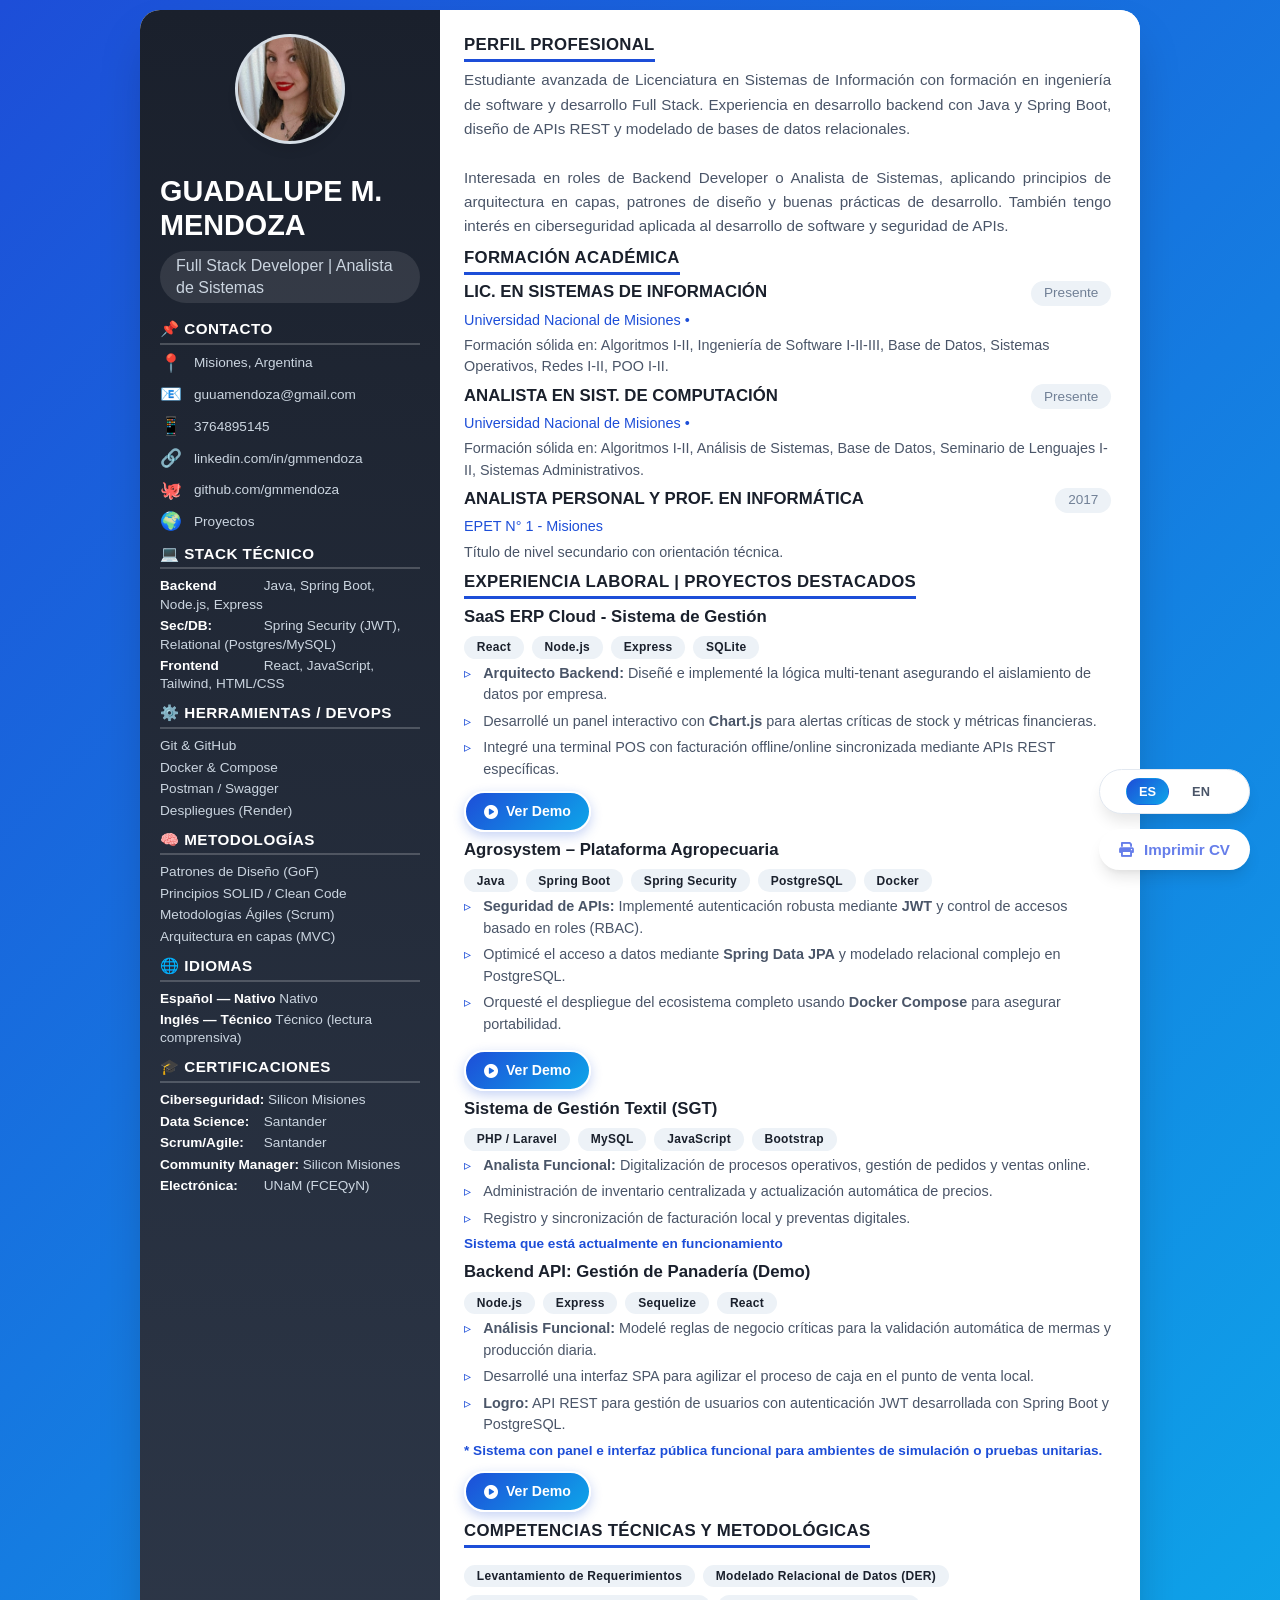
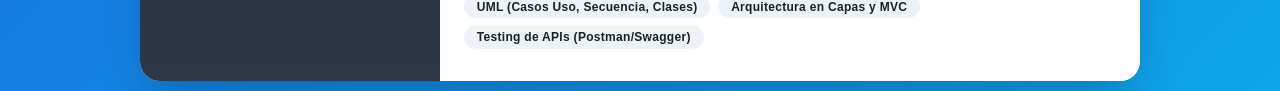
==== commit 8c27e7a2: "fix: remove duplicated language switcher in CV" ====
--- a/cv/index.html
+++ b/cv/index.html
@@ -281,23 +281,8 @@
             z-index: 100;
         }
 
-        .lang-switcher-top {
-            position: fixed;
-            top: 20px;
-            right: 20px;
-            display: flex;
-            gap: 8px;
-            background: rgba(255, 255, 255, 0.9);
-            backdrop-filter: blur(8px);
-            padding: 6px;
-            border-radius: 30px;
-            box-shadow: 0 4px 12px rgba(0, 0, 0, 0.08);
-            border: 1px solid #e2e8f0;
-            z-index: 1001;
-        }
-
         @media print {
-            .nav-actions, .lang-switcher-top {
+            .nav-actions {
                 display: none;
             }
         }
@@ -480,10 +465,6 @@
         </button>
     </div>
 
-    <div class="lang-switcher-top">
-        <button class="lang-btn active" onclick="setLanguage('es')">ES</button>
-        <button class="lang-btn" onclick="setLanguage('en')">EN</button>
-    </div>
     <div class="cv-container">
         <!-- COLUMNA IZQUIERDA -->
         <div class="sidebar">
